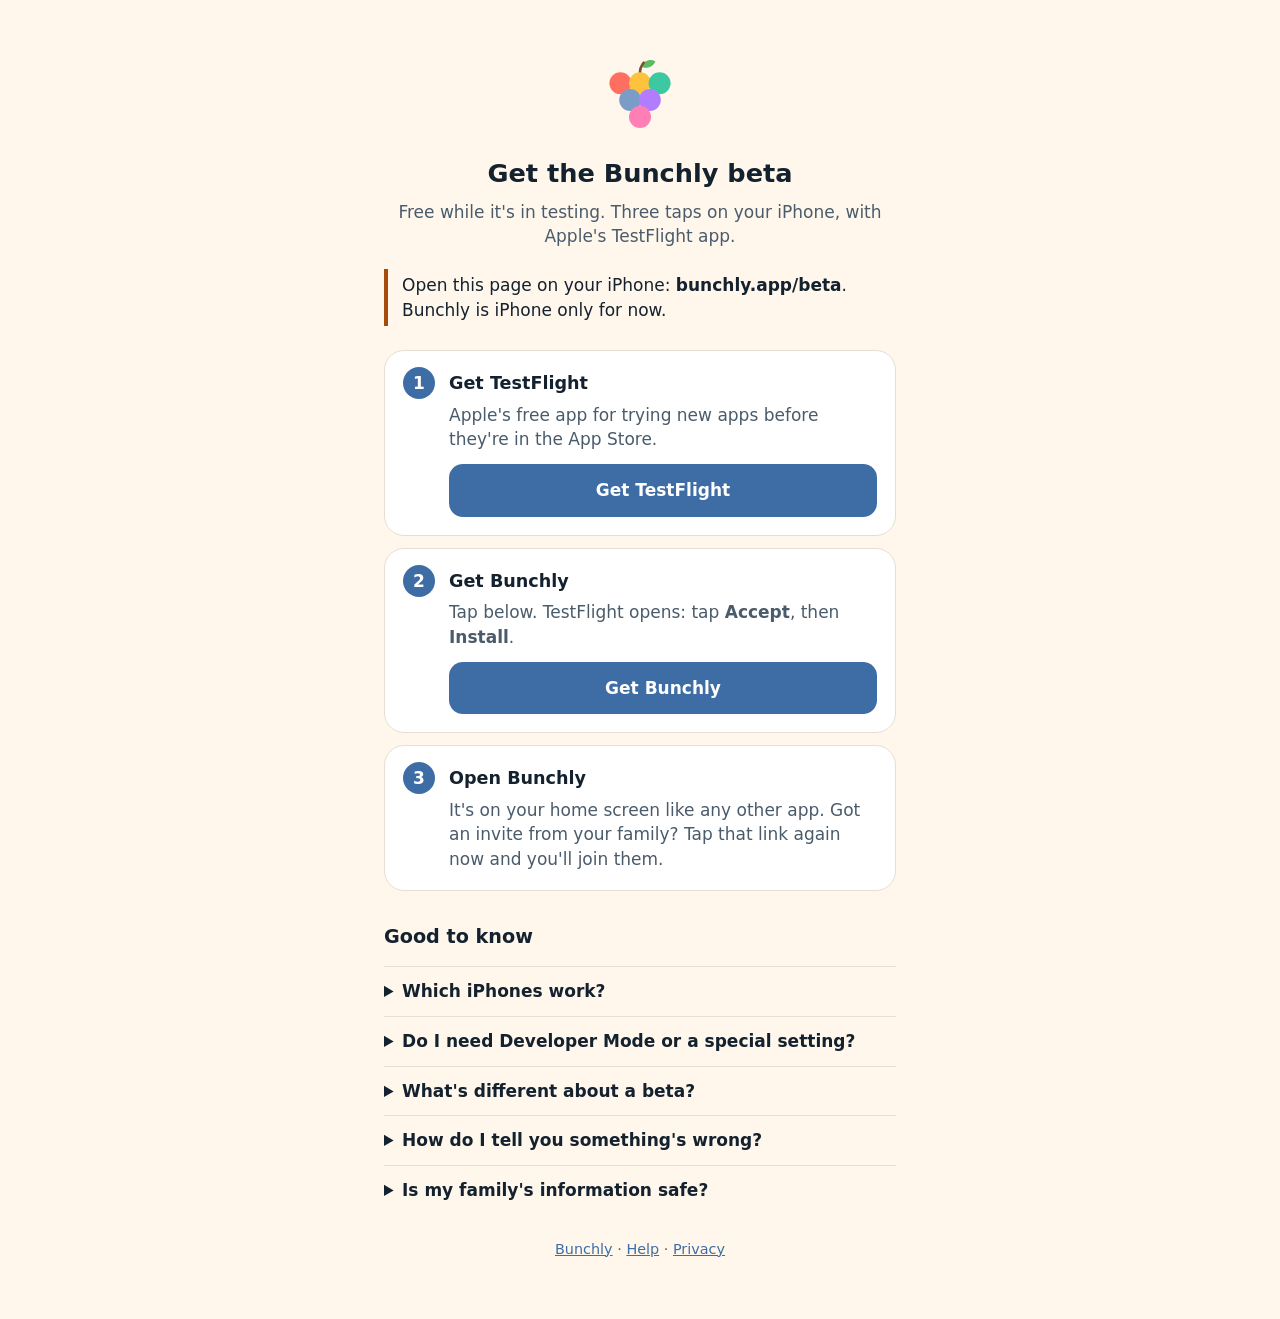
==== beta/index.html @ 6b8081a8 "Beta install page with the public TestFlight link, unsubscribe page - /beta/: three steps (get TestF" ====
<!doctype html>
<html lang="en">
<head>
  <meta charset="utf-8">
  <meta name="viewport" content="width=device-width, initial-scale=1">
  <title>Get the Bunchly beta</title>
  <meta name="description" content="Try Bunchly free on your iPhone in three taps, with Apple's TestFlight app.">
  <link rel="icon" href="/logo.svg" type="image/svg+xml">
  <link rel="apple-touch-icon" href="/apple-touch-icon.png">
  <meta property="og:title" content="Get the Bunchly beta">
  <meta property="og:description" content="Try Bunchly free on your iPhone in three taps.">
  <meta property="og:image" content="https://bunchly.app/og.jpg">
  <meta property="og:image:width" content="1200">
  <meta property="og:image:height" content="630">
  <meta property="og:image:alt" content="The Bunchly grape logo: Your family's day in one place.">
  <meta name="twitter:card" content="summary_large_image">
  <link rel="stylesheet" href="/style.css">
  <style>
    .install { list-style: none; margin: 24px 0 0; padding: 0; counter-reset: step; text-align: left; }
    .install li { counter-increment: step; position: relative; padding: 18px 18px 6px 64px; margin-bottom: 12px;
      background: var(--card); border: 1px solid var(--line); border-radius: 20px; }
    .install li::before { content: counter(step); position: absolute; left: 18px; top: 16px; width: 32px; height: 32px;
      border-radius: 50%; background: var(--accent); color: var(--on-accent); font-weight: 800; text-align: center;
      line-height: 32px; }
    .install h2 { font-size: 1.1rem; margin: 2px 0 6px; }
    .install .button { margin: 12px 0; max-width: none; text-align: center; }
    .note { border-left: 4px solid var(--warning); padding: 4px 0 4px 14px; margin: 20px 0; text-align: left; }
    .faq { text-align: left; margin-top: 32px; }
    .faq h2 { font-size: 1.2rem; }
    .faq details { border-top: 1px solid var(--line); padding: 12px 0; }
    .faq summary { font-weight: 700; cursor: pointer; }
    .faq details p { margin: 10px 0 0; color: var(--muted); }
  </style>
</head>
<body>
  <main>
    <section class="center" style="text-align:center">
      <a href="/"><img class="logo" src="/logo.svg" alt="Bunchly home"></a>
      <h1>Get the Bunchly beta</h1>
      <p class="muted">Free while it's in testing. Three taps on your iPhone, with Apple's TestFlight app.</p>
    </section>

    <p class="note" id="not-iphone" hidden>Open this page on your iPhone: <strong>bunchly.app/beta</strong>. Bunchly is
      iPhone only for now.</p>

    <ol class="install">
      <li>
        <h2>Get TestFlight</h2>
        <p class="muted">Apple's free app for trying new apps before they're in the App Store.</p>
        <a class="button" href="https://apps.apple.com/app/testflight/id899247664">Get TestFlight</a>
      </li>
      <li>
        <h2>Get Bunchly</h2>
        <p class="muted" id="get-help">Tap below. TestFlight opens: tap <strong>Accept</strong>, then
          <strong>Install</strong>.</p>
        <a class="button" id="get-bunchly" href="https://testflight.apple.com/join/Qp6BkNzP">Get Bunchly</a>
      </li>
      <li>
        <h2>Open Bunchly</h2>
        <p class="muted">It's on your home screen like any other app. Got an invite from your family? Tap that link
          again now and you'll join them.</p>
      </li>
    </ol>

    <section class="faq">
      <h2>Good to know</h2>
      <details>
        <summary>Which iPhones work?</summary>
        <p>Any iPhone with iOS 26. To check, open Settings, then General, then Software Update.</p>
      </details>
      <details>
        <summary>Do I need Developer Mode or a special setting?</summary>
        <p>No. TestFlight is made by Apple and installs Bunchly the normal way. There's nothing to turn on.</p>
      </details>
      <details>
        <summary>What's different about a beta?</summary>
        <p>Not much. Updates arrive through TestFlight (it can update automatically), and each version works for
          90 days, so keep TestFlight on your phone. When Bunchly reaches the App Store, you can switch over and keep
          everything.</p>
      </details>
      <details>
        <summary>How do I tell you something's wrong?</summary>
        <p>In Bunchly, go to Settings, then Send feedback. Or take a screenshot and share it to TestFlight, or write
          to <a href="mailto:hello@bunchly.app">hello@bunchly.app</a>. A real person reads every one.</p>
      </details>
      <details>
        <summary>Is my family's information safe?</summary>
        <p>The beta is the real Bunchly, with the same privacy. Most things never leave your iPhone, and what your
          family shares is locked so we can't read it. Read the <a href="/privacy/">privacy policy</a>.</p>
      </details>
    </section>

    <footer>
      <p><a href="/">Bunchly</a> · <a href="/support/">Help</a> · <a href="/privacy/">Privacy</a></p>
    </footer>
  </main>
  <script>
    // Paste the public link from App Store Connect (TestFlight → Families → Public Link) here.
    // While it's empty, "Get Bunchly" emails us for an invite instead.
    const TESTFLIGHT_LINK = 'https://testflight.apple.com/join/Qp6BkNzP';

    if (TESTFLIGHT_LINK) {
      document.getElementById('get-bunchly').href = TESTFLIGHT_LINK;
    } else {
      document.getElementById('get-help').textContent =
        "We're opening the beta to everyone very soon. Tap below to email us, and we'll send you an invite.";
      document.getElementById('get-bunchly').textContent = 'Ask for an invite';
    }
    const isIOS = /iPhone|iPad|iPod/.test(navigator.userAgent)
      || (navigator.platform === 'MacIntel' && navigator.maxTouchPoints > 1);
    document.getElementById('not-iphone').hidden = isIOS;
  </script>
</body>
</html>
---- style.css ----
/* Bunchly brand (docs/BRAND.md): cream, dusty blue actions, rounded type. */
:root {
  --bg: #FFF7EC;
  --card: #FFFFFF;
  --text: #14212E;
  --muted: #4A5B6B;
  --accent: #3E6DA6;
  --on-accent: #FFFFFF;
  --warning: #A54C0D;
  --line: #E6DED2;
}
@media (prefers-color-scheme: dark) {
  :root {
    --bg: #11141F;
    --card: #1B2033;
    --text: #F2F5F8;
    --muted: #B4C0CC;
    --accent: #8FB0D8;
    --on-accent: #11141F;
    --warning: #F2A066;
    --line: #2C3447;
  }
}
* { box-sizing: border-box; }
[hidden] { display: none !important; }
body {
  margin: 0;
  background: var(--bg);
  color: var(--text);
  font: 17px/1.45 ui-rounded, "SF Pro Rounded", system-ui, -apple-system, "Segoe UI", sans-serif;
}
main { max-width: 34rem; margin: 0 auto; padding: 48px 16px; }
.card { background: var(--card); border: 1px solid var(--line); border-radius: 24px; padding: 28px 24px; text-align: center; }
.logo { width: 88px; height: 88px; }
h1 { font-size: 1.6rem; margin: 12px 0 8px; }
p { margin: 0 0 12px; }
.muted { color: var(--muted); }
.button {
  display: block; margin: 20px auto 12px; padding: 14px 20px; max-width: 20rem;
  background: var(--accent); color: var(--on-accent); border-radius: 14px;
  font-weight: 700; text-decoration: none;
}
.button:focus-visible { outline: 3px solid var(--text); outline-offset: 3px; }
a { color: var(--accent); }
.steps { text-align: left; margin: 20px 0 0; padding-left: 1.3rem; color: var(--muted); }
.steps li { margin-bottom: 6px; }
footer { text-align: center; color: var(--muted); font-size: 0.9rem; margin-top: 24px; }
.doc { max-width: 42rem; }
.doc h1 { font-size: 2rem; }
.doc h2 { font-size: 1.2rem; margin: 28px 0 8px; }
.doc ul { padding-left: 1.3rem; }
.doc li { margin-bottom: 6px; }
.doc code { font-size: 0.9em; }
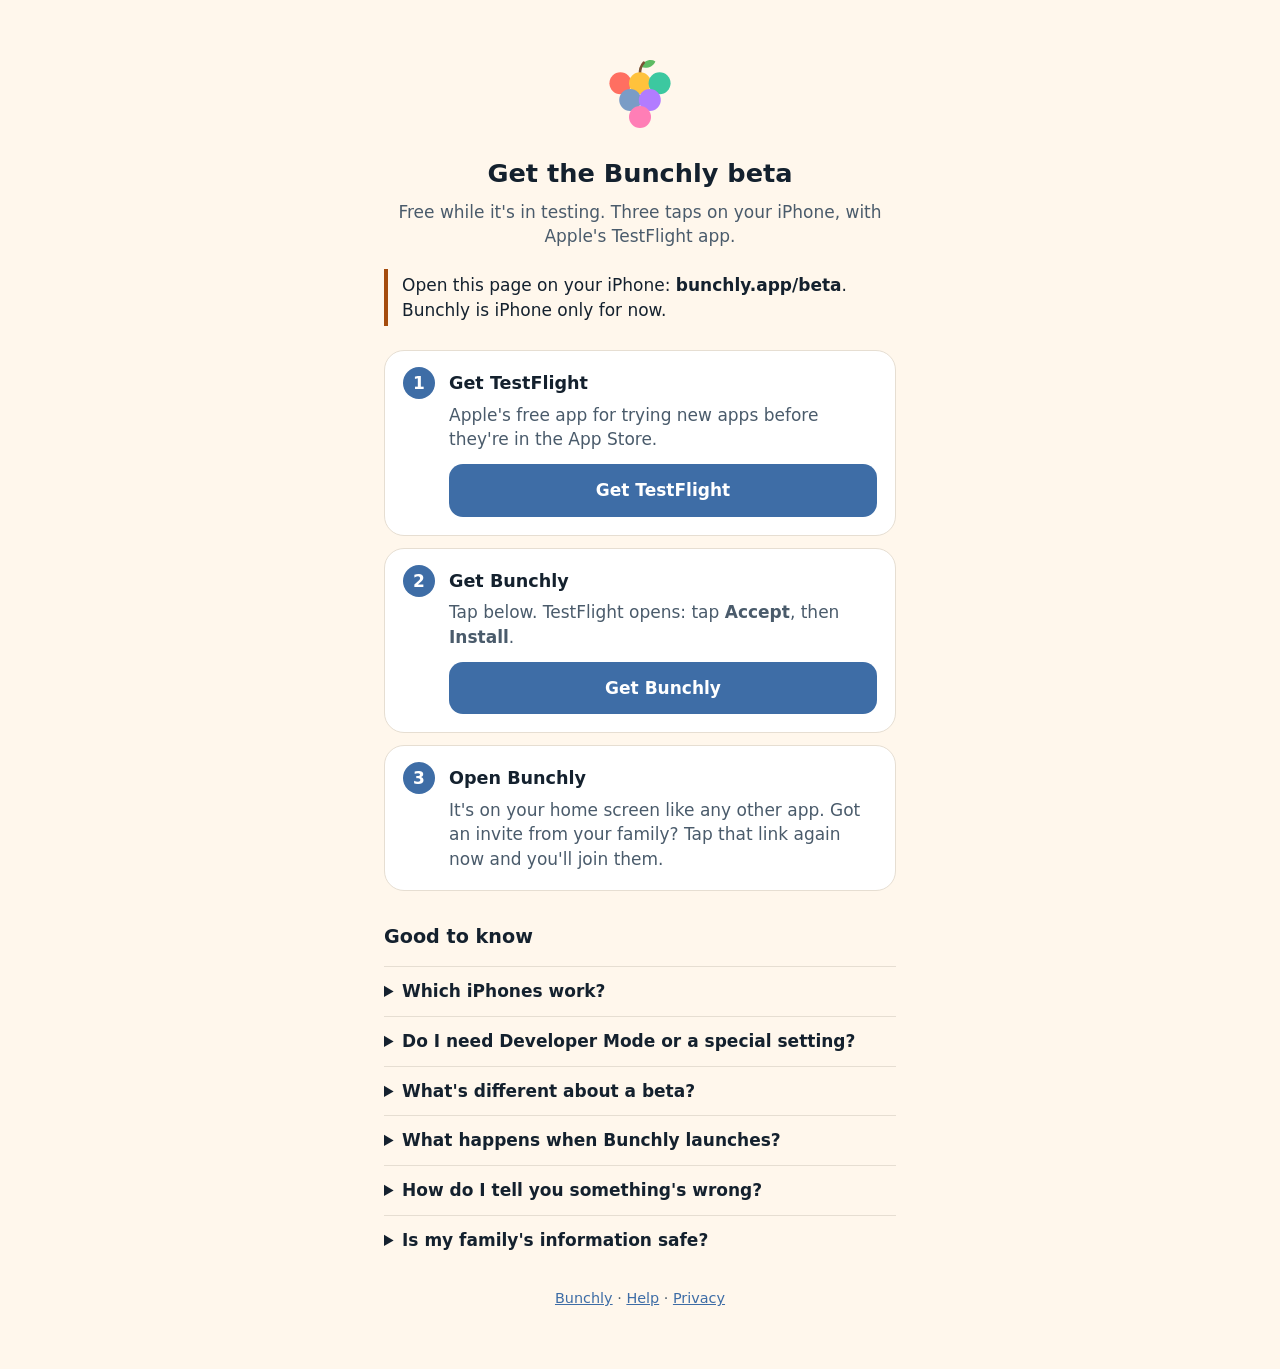
==== commit de08bb64: "Say iPhone only, invite Grandma with a link, and promise beta families the founding price Co-Authore" ====
--- a/beta/index.html
+++ b/beta/index.html
@@ -79,6 +79,11 @@
           everything.</p>
       </details>
       <details>
+        <summary>What happens when Bunchly launches?</summary>
+        <p>The core app stays free. Bunchly will also have an optional Plus plan, and beta families get it at the
+          founding price, which stays the same for as long as you're subscribed. Thanks for helping us build it.</p>
+      </details>
+      <details>
         <summary>How do I tell you something's wrong?</summary>
         <p>In Bunchly, go to Settings, then Send feedback. Or take a screenshot and share it to TestFlight, or write
           to <a href="mailto:hello@bunchly.app">hello@bunchly.app</a>. A real person reads every one.</p>
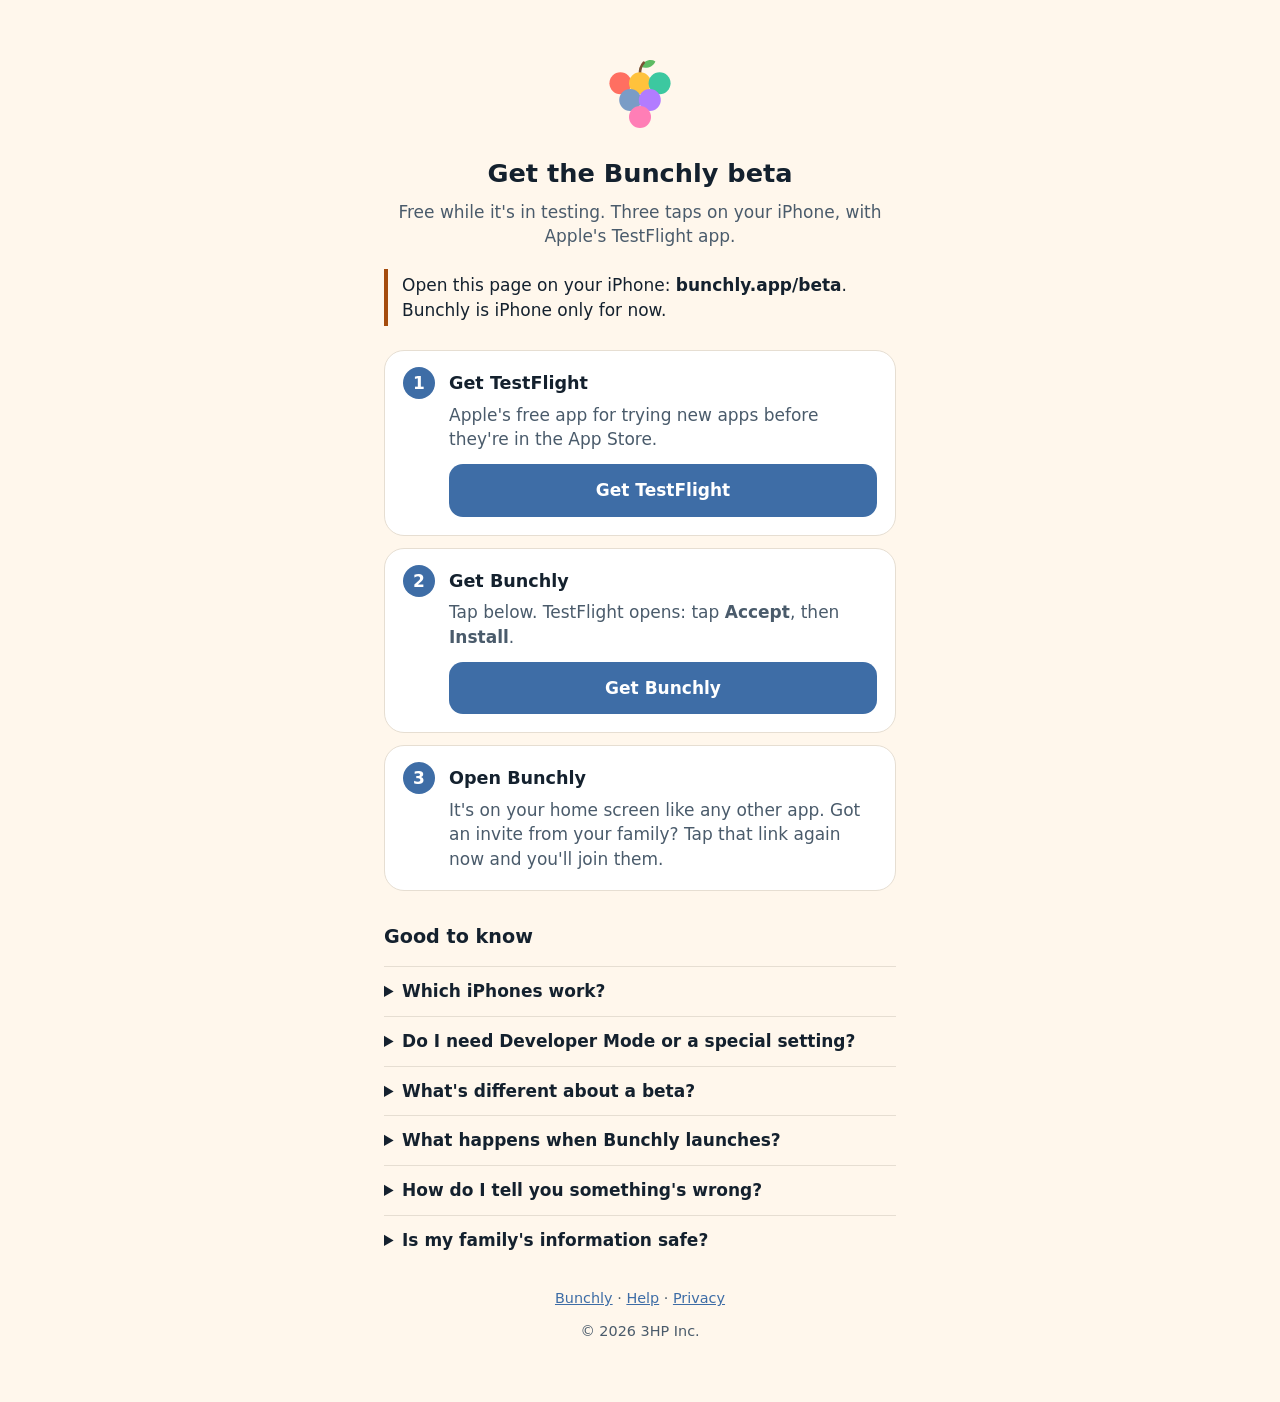
==== commit 38d3b88e: "Name 3HP Inc. as Bunchly's maker on the site Footer copyright on the home and beta pages, a line on " ====
--- a/beta/index.html
+++ b/beta/index.html
@@ -97,6 +97,7 @@
 
     <footer>
       <p><a href="/">Bunchly</a> · <a href="/support/">Help</a> · <a href="/privacy/">Privacy</a></p>
+      <p>© 2026 3HP Inc.</p>
     </footer>
   </main>
   <script>
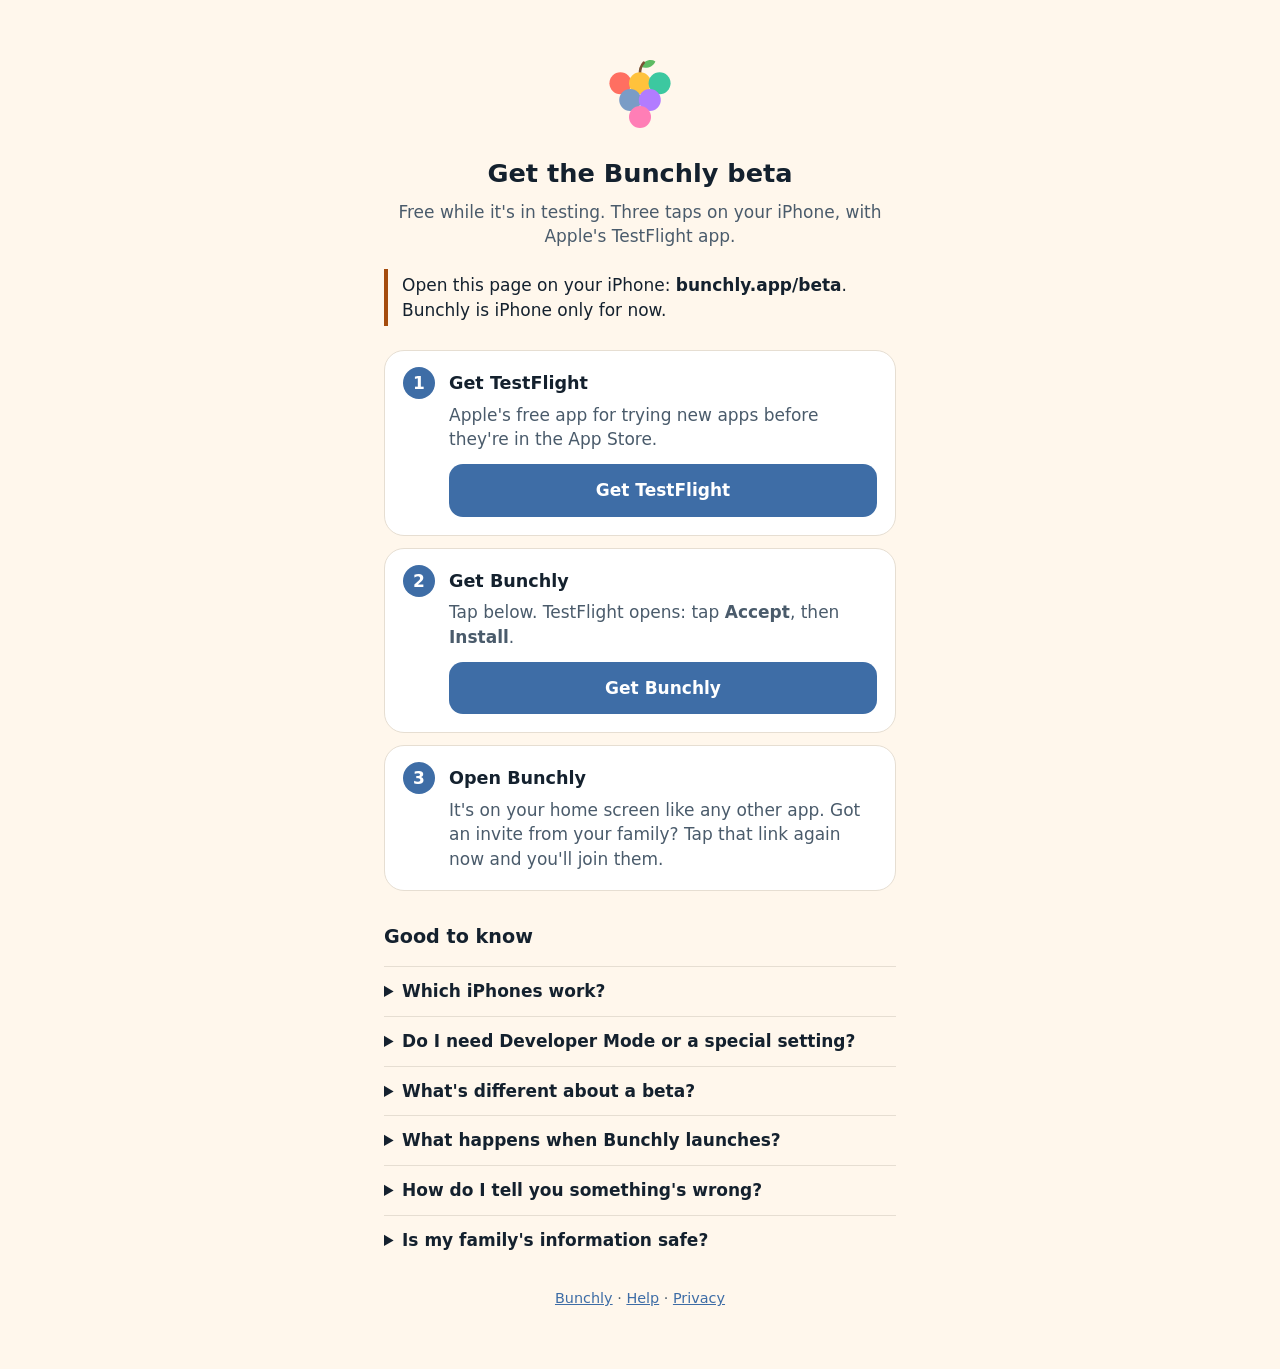
==== commit c74d7316: "Keep the footers as plain Bunchly The privacy policy still names 3HP Inc. as who runs Bunchly.  Co-A" ====
--- a/beta/index.html
+++ b/beta/index.html
@@ -97,7 +97,6 @@
 
     <footer>
       <p><a href="/">Bunchly</a> · <a href="/support/">Help</a> · <a href="/privacy/">Privacy</a></p>
-      <p>© 2026 3HP Inc.</p>
     </footer>
   </main>
   <script>
